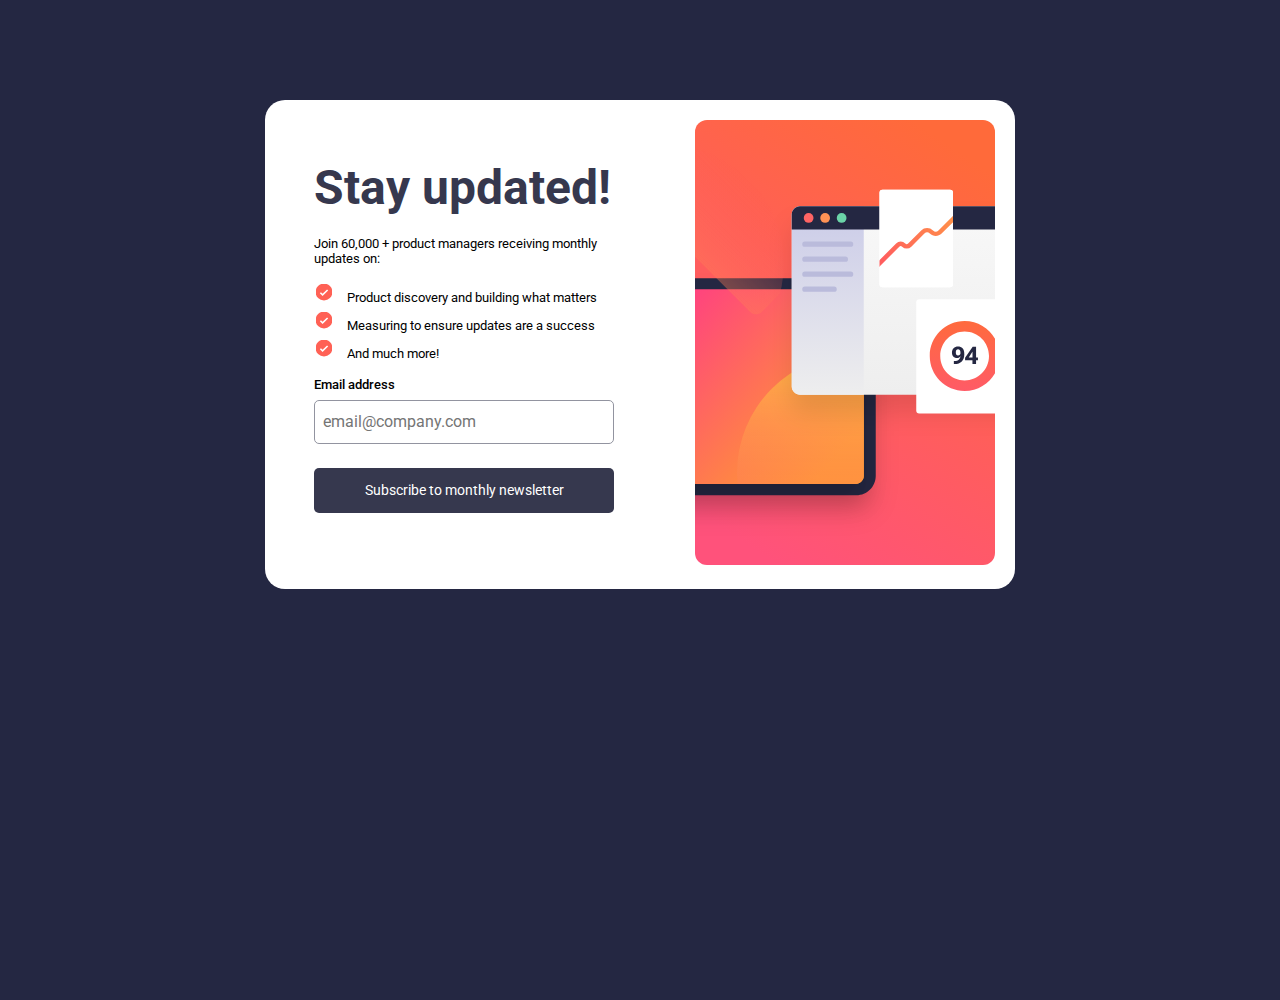
==== index.html @ 2946ec82 "Add files via upload" ====
<!DOCTYPE html>
<html lang="en">
<head>
    <meta charset="UTF-8">
    <meta name="viewport" content="width=device-width, initial-scale=1.0">
    <title>Frontend Mentor | Newsletter Sign-up Form with Success Message</title>
    <link rel="stylesheet" href="styles.css">
    <link rel="icon" type="image/png" sizes="32x32" href="./assets/images/favicon-32x32.png">
</head>
<body>
    
    <div class="content">
        <div class="update">
            <h1 class="head">Stay updated!</h1>
            <p>Join 60,000 + product managers receiving monthly updates on:</p>
            <ul class="list">
                <li>
                    <svg xmlns="http://www.w3.org/2000/svg" width="20" height="20" viewBox="0 0 21 21">
                        <g fill="none">
                            <circle cx="10.5" cy="10.5" r="10.5" fill="#FF6155"/>
                            <path stroke="#FFF" stroke-width="2" d="M6 11.381 8.735 14 15 8"/>
                        </g>
                    </svg>
                    <span>Product discovery and building what matters</span>
                </li>
                <li>
                    <svg xmlns="http://www.w3.org/2000/svg" width="20" height="20" viewBox="0 0 21 21">
                        <g fill="none">
                            <circle cx="10.5" cy="10.5" r="10.5" fill="#FF6155"/>
                            <path stroke="#FFF" stroke-width="2" d="M6 11.381 8.735 14 15 8"/>
                        </g>
                    </svg>
                    <span>Measuring to ensure updates are a success</span>
                </li>
                <li>
                    <svg xmlns="http://www.w3.org/2000/svg" width="20" height="20" viewBox="0 0 21 21">
                        <g fill="none">
                            <circle cx="10.5" cy="10.5" r="10.5" fill="#FF6155"/>
                            <path stroke="#FFF" stroke-width="2" d="M6 11.381 8.735 14 15 8"/>
                        </g>
                    </svg>
                    <span>And much more!</span>
                </li>
            </ul>
   
            <form id="action">
                <div class="mail">
                    <label for="email">Email address</label>
                    <span id="error-message" style="display: none;" class="ver">Valid email required</span>
                </div>
                <input type="email" id="email" placeholder="email@company.com" title="Valid email required" required> 
                <button type="submit" class="btn">Subscribe to monthly newsletter</button>
            </form>
        </div>
            <div class="picture">
            <img src="./assets/images/illustration-sign-up-desktop.svg" alt="Newsletter illustration">
        </div>
    </div>

    <script>
        const emailInput = document.getElementById('email');
        const errorMessage = document.getElementById('error-message');
        const form = document.getElementById('action');

        emailInput.addEventListener('blur', () => {
            const emailValue = emailInput.value.trim();
            const emailRegex = /^[a-zA-Z0-9._%+-]+@[a-zA-Z0-9.-]+\.[a-zA-Z]{2,}$/;

            if (!emailRegex.test(emailValue)) {
                errorMessage.style.display = 'block';
                errorMessage.innerHTML = '<strong>Valid email required</strong>';
            } else {
                errorMessage.style.display = 'none';
            }
        });
    
        form.addEventListener('submit', (e) => {
            const emailValue = emailInput.value.trim();
            const emailRegex = /^[a-zA-Z0-9._%+-]+@[a-zA-Z0-9.-]+\.[a-zA-Z]{2,}$/;
            
            if (!emailRegex.test(emailValue)) {
                errorMessage.style.display = 'block';
                console.log('Invalid email');
                e.preventDefault();
            } else {
                errorMessage.style.display = 'none';
                window.location.replace('successMsg.html');
            }
        });
    </script>
</body>
</html>
---- styles.css ----
@import url('https://fonts.googleapis.com/css2?family=Roboto:ital,wght@0,100;0,300;0,400;0,500;0,700;0,900;1,100;1,300;1,400;1,500;1,700;1,900&display=swap');
* {
    padding: 0;
    margin: 0;
    box-sizing: border-box;
    font-family: "Roboto",monospace;
    text-decoration: none;
}
:root {
    --primary-color: hsl(4, 100%, 67%);
    --Dark-Slate-Grey: hsl(234, 29%, 20%);
    --Charcoal-Grey: hsl(235, 18%, 26%);
   --Grey: hsl(231, 7%, 60%);
   --White: hsl(0, 0%, 100%);
   --p-font: .8rem;
}
body{
    background-color: var(--Dark-Slate-Grey);
    align-items: center;
    justify-content: center;
    height: 100vh;
}

.content {
    background-color: var(--White);
    display: flex;
    justify-content: space-between;
    align-items: center;
    width: 750px;
    padding: 20px;
    border-radius: 20px;
    margin: 100px auto;
}

.update {
    padding: 20px;
    margin: 0 auto;
}

.picture > img {
    width: 300px;
    height: auto;
}

.head{
    color: var(--Charcoal-Grey);
    margin-bottom: 20px;
    font-size: 3rem;
}
.update p{
    margin-bottom: 10px;
    font-size: var(--p-font);
    font-family: inherit;
    width: 90%;
}
.update ul{
    list-style: none;
    font-size: var(--p-font);
    margin: 1rem 0;
    width: 100%;
}
.update ul li{
    font-weight: 60px;
    margin-bottom: 5px;
}

.update ul li svg{
    margin-right: 0.6rem;
    padding: 0.1rem;
}
form{
    display: flex;
    flex-direction: column;
    width: 300px;
}
.update label{
    font-weight: 500;
    font-size: var(--p-font);
    width: 70%;
}
.mail{
    display: flex;
    align-items: center;
    justify-content: space-between;
    width: 100%;
}
.update .ver{
    font-weight: 500;
    color: var(--primary-color);
    margin-left: 6rem;
    visibility: hidden;
}
.update input{
    width: 100%;
    outline: none;
    border-radius: 5px;
    border: 1px solid var(--Grey);
    font-family: inherit;
    font-size: 1rem;
    margin: 0.5rem 0;
    padding: 0.7rem 0.5rem;
}
button{
    width: 100%;
    border: none;
    outline: none;
    margin: 1rem 0;
    padding: 0.9rem 0;
    background-color: var(--Charcoal-Grey);
    color: var(--White);
    border-radius: 5px;
    font-size: 0.9rem;
    font-family: inherit;
    cursor: pointer;
    transition: all .45s ease;
}
button:hover{
    background-color: var(--primary-color);
    transform: scale(1);
    font-weight: 500;
}

.btn > a {
    color: var(--White);
}


.success-message {
    background-color: var(--White);
    width: 400px;
    padding: 50px;
    border-radius: 30px;
    margin: 70px auto;
}

.success-message img {
    width: 50px;
    margin-bottom: 30px;
}

.success-message h1 {
    font-size: 40px;
    font-weight: 500;
}

.success-message p {
    line-height: 1.3;
}

.success-message span {
    color: var(--Dark-Slate-Grey);
    font-weight: bold;
}

#error-message{
    font-size: 10px;
    padding: 0;
    margin: 0;
}


/* Media Query */

@media screen and (max-width: 375px) {
    body {
        background-color: var(--White);
    }

    .content {
        flex-direction: column-reverse; 
        width: 100%;
        margin: auto;
        padding: 0;
    }
    .picture img {
        content: url("./assets/images/illustration-sign-up-mobile.svg");
        width: 100%;
    }

    .update {
        width: 100%;
        padding: 30px;
    }

    .update li {
        letter-spacing: 0;
        font-size: medium;
    }

    .update p {
        font-size: 15px;
    }

    .success-message {
        width: 90%;
        padding: 0 0 0 10px;
    }

    .success-message img {
        margin-top: 100px;
    }

    .success-message .btn {
        position: relative;
        top: 280px;
    }
    
};

@media screen ( min-width:320px){
    body {
        background-color: var(--White);
    }

    .content {
        flex-direction: column-reverse; 
        width: 100%;
        margin: auto;
        padding: 0;
    }
    .picture img {
        content: url("./assets/images/illustration-sign-up-mobile.svg");
        width: 100%;
    }

    .update {
        width: 100%;
        padding: 30px;
    }

    .update li {
        letter-spacing: 0;
        font-size: medium;
    }

    .update p {
        font-size: medium;
    }
    .head{
        font-size: 2.5rem;
    }

    .success-message {
        width: 90%;
        padding: 0 0 0 10px;
    }

    .success-message img {
        margin-top: 100px;
    }

    .success-message .btn {
        position: relative;
        top: 280px;
    }
};
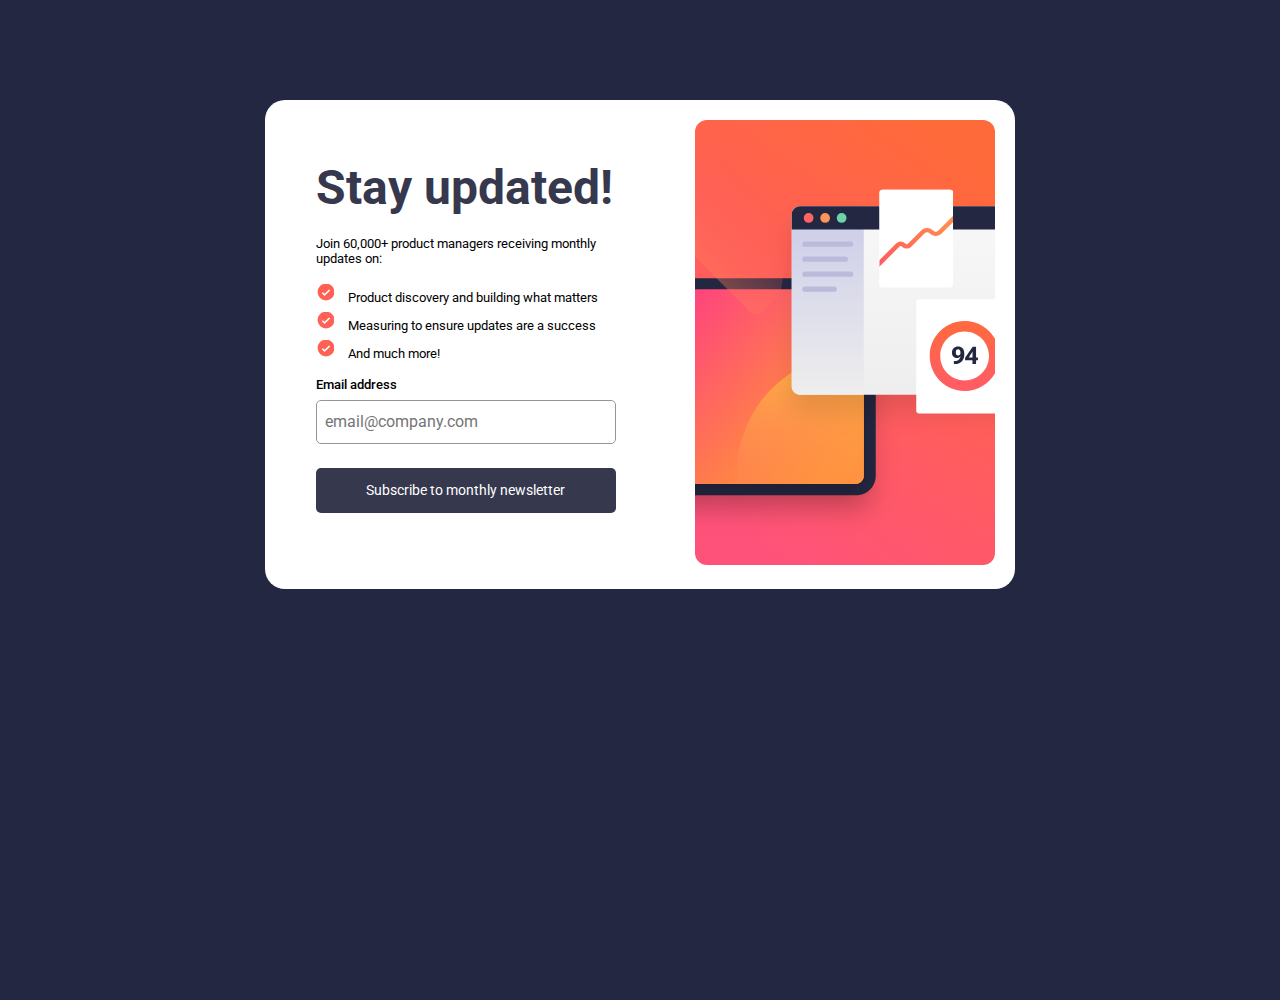
==== commit 314bc7f2: "index.html" ====
--- a/index.html
+++ b/index.html
@@ -3,16 +3,15 @@
 <head>
     <meta charset="UTF-8">
     <meta name="viewport" content="width=device-width, initial-scale=1.0">
-    <title>Frontend Mentor | Newsletter Sign-up Form with Success Message</title>
+    <title>Codebloom Final Project | Newsletter Sign-up Form with Success Message</title>
     <link rel="stylesheet" href="styles.css">
     <link rel="icon" type="image/png" sizes="32x32" href="./assets/images/favicon-32x32.png">
 </head>
 <body>
-    
     <div class="content">
         <div class="update">
             <h1 class="head">Stay updated!</h1>
-            <p>Join 60,000 + product managers receiving monthly updates on:</p>
+            <p>Join 60,000+ product managers receiving monthly updates on:</p>
             <ul class="list">
                 <li>
                     <svg xmlns="http://www.w3.org/2000/svg" width="20" height="20" viewBox="0 0 21 21">
@@ -48,11 +47,11 @@
                     <label for="email">Email address</label>
                     <span id="error-message" style="display: none;" class="ver">Valid email required</span>
                 </div>
-                <input type="email" id="email" placeholder="email@company.com" title="Valid email required" required> 
+                <input type="email" id="email" name="email" placeholder="email@company.com" title="Valid email required" required> 
                 <button type="submit" class="btn">Subscribe to monthly newsletter</button>
             </form>
         </div>
-            <div class="picture">
+        <div class="picture">
             <img src="./assets/images/illustration-sign-up-desktop.svg" alt="Newsletter illustration">
         </div>
     </div>
@@ -62,31 +61,31 @@
         const errorMessage = document.getElementById('error-message');
         const form = document.getElementById('action');
 
-        emailInput.addEventListener('blur', () => {
+        function validateEmail() {
             const emailValue = emailInput.value.trim();
             const emailRegex = /^[a-zA-Z0-9._%+-]+@[a-zA-Z0-9.-]+\.[a-zA-Z]{2,}$/;
 
             if (!emailRegex.test(emailValue)) {
                 errorMessage.style.display = 'block';
                 errorMessage.innerHTML = '<strong>Valid email required</strong>';
+                return false;
             } else {
                 errorMessage.style.display = 'none';
+                return true;
             }
-        });
-    
+        }
+
+        emailInput.addEventListener('blur', validateEmail);
+
         form.addEventListener('submit', (e) => {
-            const emailValue = emailInput.value.trim();
-            const emailRegex = /^[a-zA-Z0-9._%+-]+@[a-zA-Z0-9.-]+\.[a-zA-Z]{2,}$/;
-            
-            if (!emailRegex.test(emailValue)) {
-                errorMessage.style.display = 'block';
+            e.preventDefault();  // Prevent form from submitting by default
+
+            if (validateEmail()) {
+                window.location.replace('successMsg.html');
+            } else {
                 console.log('Invalid email');
-                e.preventDefault();
-            } else {
-                errorMessage.style.display = 'none';
-                window.location.replace('successMsg.html');
             }
         });
     </script>
 </body>
-</html>+</html>
